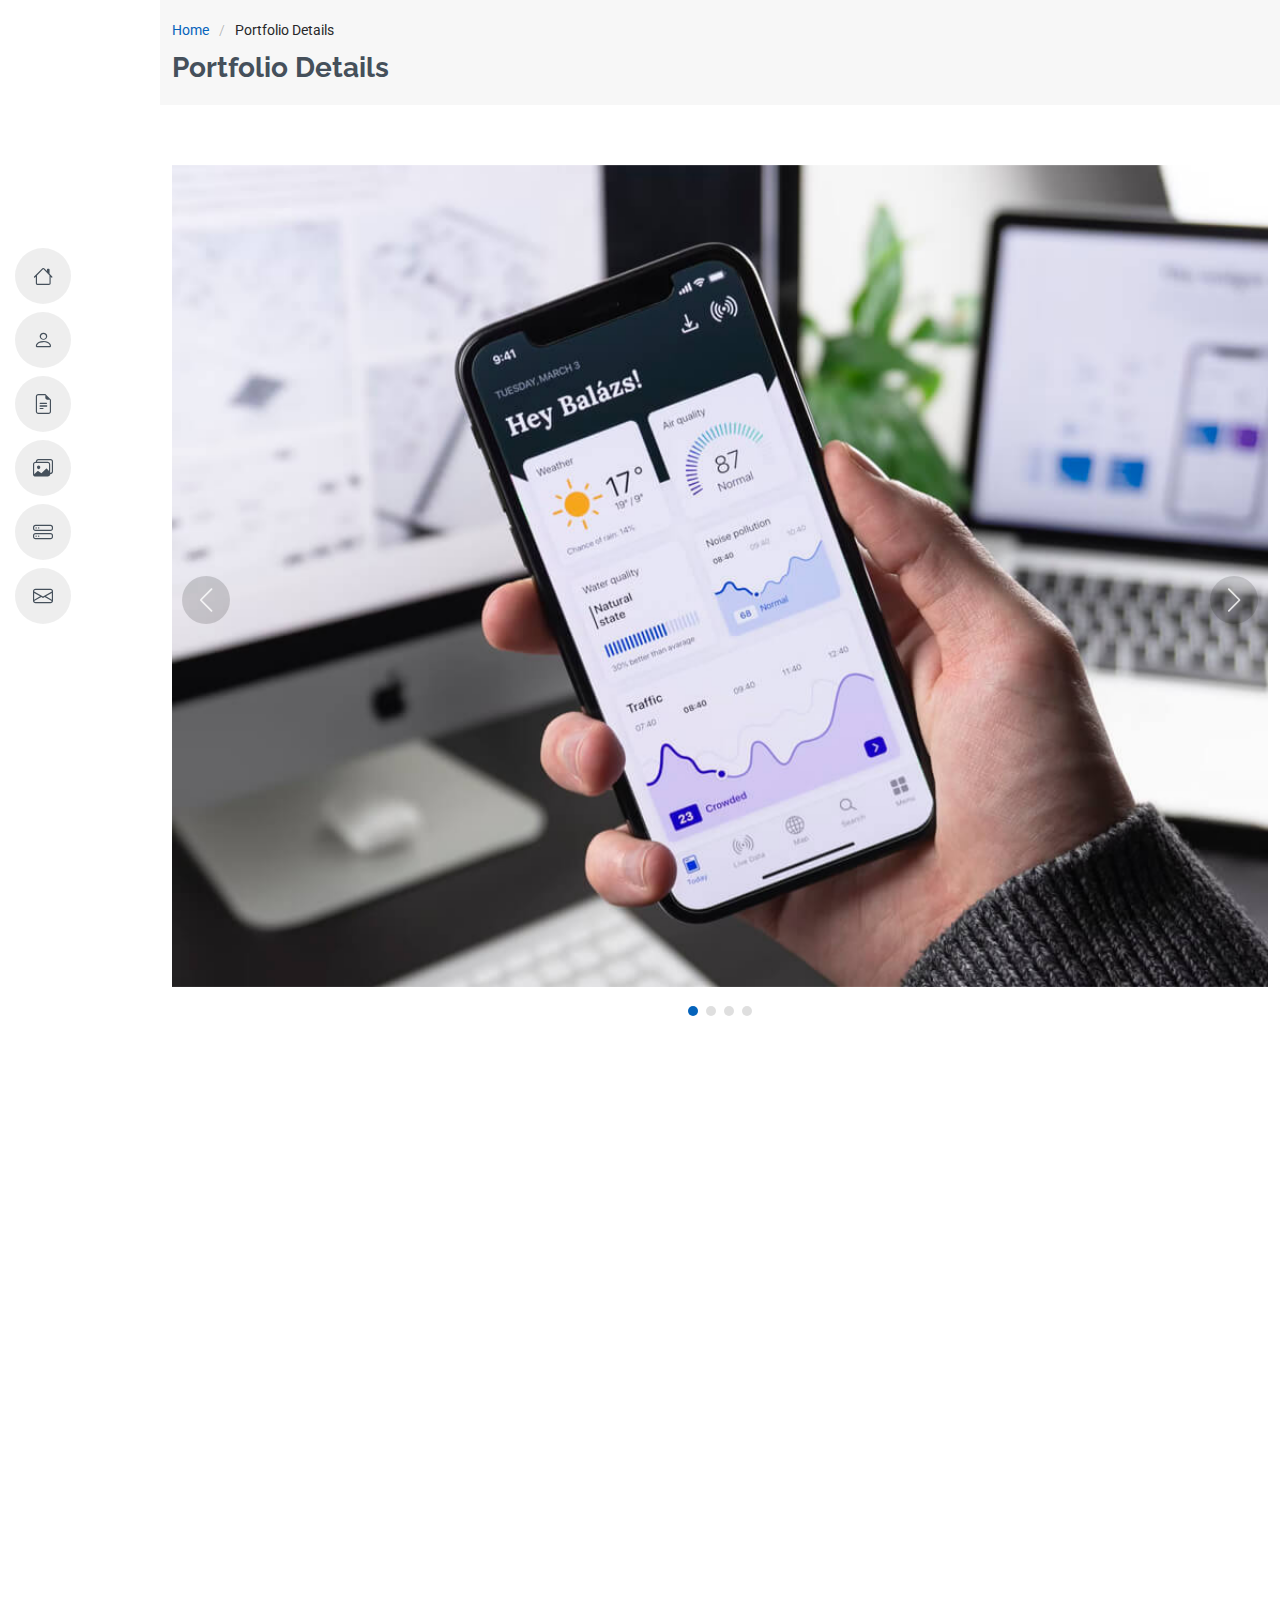
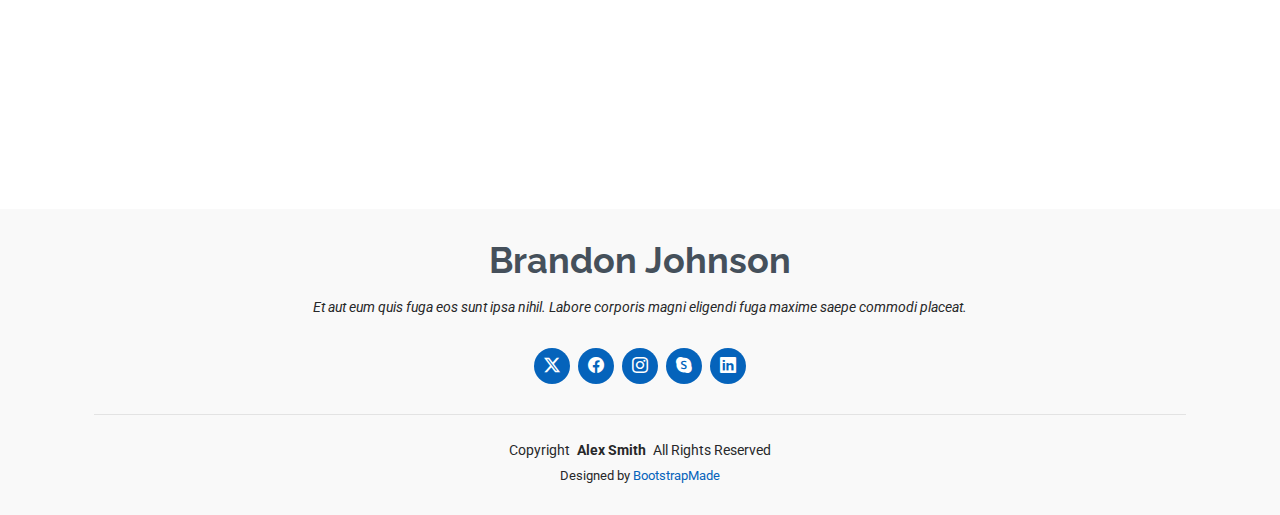
==== aufa/portfolio-details.html @ 6074c6b5 "first commit" ====
<!DOCTYPE html>
<html lang="en">

<head>
  <meta charset="utf-8">
  <meta content="width=device-width, initial-scale=1.0" name="viewport">
  <title>Portfolio Details - MyResume Bootstrap Template</title>
  <meta content="" name="description">
  <meta content="" name="keywords">

  <!-- Favicons -->
  <link href="assets/img/favicon.png" rel="icon">
  <link href="assets/img/apple-touch-icon.png" rel="apple-touch-icon">

  <!-- Fonts -->
  <link href="https://fonts.googleapis.com" rel="preconnect">
  <link href="https://fonts.gstatic.com" rel="preconnect" crossorigin>
  <link href="https://fonts.googleapis.com/css2?family=Roboto:ital,wght@0,100;0,300;0,400;0,500;0,700;0,900;1,100;1,300;1,400;1,500;1,700;1,900&family=Poppins:ital,wght@0,100;0,200;0,300;0,400;0,500;0,600;0,700;0,800;0,900;1,100;1,200;1,300;1,400;1,500;1,600;1,700;1,800;1,900&family=Raleway:ital,wght@0,100;0,200;0,300;0,400;0,500;0,600;0,700;0,800;0,900;1,100;1,200;1,300;1,400;1,500;1,600;1,700;1,800;1,900&display=swap" rel="stylesheet">

  <!-- Vendor CSS Files -->
  <link href="assets/vendor/bootstrap/css/bootstrap.min.css" rel="stylesheet">
  <link href="assets/vendor/bootstrap-icons/bootstrap-icons.css" rel="stylesheet">
  <link href="assets/vendor/aos/aos.css" rel="stylesheet">
  <link href="assets/vendor/glightbox/css/glightbox.min.css" rel="stylesheet">
  <link href="assets/vendor/swiper/swiper-bundle.min.css" rel="stylesheet">

  <!-- Main CSS File -->
  <link href="assets/css/main.css" rel="stylesheet">

  <!-- =======================================================
  * Template Name: MyResume
  * Template URL: https://bootstrapmade.com/free-html-bootstrap-template-my-resume/
  * Updated: Jun 29 2024 with Bootstrap v5.3.3
  * Author: BootstrapMade.com
  * License: https://bootstrapmade.com/license/
  ======================================================== -->
</head>

<body class="portfolio-details-page">

  <header id="header" class="header d-flex flex-column justify-content-center">

    <i class="header-toggle d-xl-none bi bi-list"></i>

    <nav id="navmenu" class="navmenu">
      <ul>
        <li><a href="#hero"><i class="bi bi-house navicon"></i><span>Home</span></a></li>
        <li><a href="#about"><i class="bi bi-person navicon"></i><span>About</span></a></li>
        <li><a href="#resume"><i class="bi bi-file-earmark-text navicon"></i><span>Resume</span></a></li>
        <li><a href="#portfolio"><i class="bi bi-images navicon"></i><span>Portfolio</span></a></li>
        <li><a href="#services"><i class="bi bi-hdd-stack navicon"></i><span>Services</span></a></li>
        <li><a href="#contact"><i class="bi bi-envelope navicon"></i><span>Contact</span></a></li>
      </ul>
    </nav>

  </header>

  <main class="main">

    <!-- Page Title -->
    <div class="page-title" data-aos="fade">
      <div class="container">
        <nav class="breadcrumbs">
          <ol>
            <li><a href="index.html">Home</a></li>
            <li class="current">Portfolio Details</li>
          </ol>
        </nav>
        <h1>Portfolio Details</h1>
      </div>
    </div><!-- End Page Title -->

    <!-- Portfolio Details Section -->
    <section id="portfolio-details" class="portfolio-details section">

      <div class="container" data-aos="fade-up">

        <div class="portfolio-details-slider swiper init-swiper">
          <script type="application/json" class="swiper-config">
            {
              "loop": true,
              "speed": 600,
              "autoplay": {
                "delay": 5000
              },
              "slidesPerView": "auto",
              "navigation": {
                "nextEl": ".swiper-button-next",
                "prevEl": ".swiper-button-prev"
              },
              "pagination": {
                "el": ".swiper-pagination",
                "type": "bullets",
                "clickable": true
              }
            }
          </script>
          <div class="swiper-wrapper align-items-center">

            <div class="swiper-slide">
              <img src="assets/img/portfolio/app-1.jpg" alt="">
            </div>

            <div class="swiper-slide">
              <img src="assets/img/portfolio/product-1.jpg" alt="">
            </div>

            <div class="swiper-slide">
              <img src="assets/img/portfolio/branding-1.jpg" alt="">
            </div>

            <div class="swiper-slide">
              <img src="assets/img/portfolio/books-1.jpg" alt="">
            </div>

          </div>
          <div class="swiper-button-prev"></div>
          <div class="swiper-button-next"></div>
          <div class="swiper-pagination"></div>
        </div>

        <div class="row justify-content-between gy-4 mt-4">

          <div class="col-lg-8" data-aos="fade-up">
            <div class="portfolio-description">
              <h2>This is an example of portfolio details</h2>
              <p>
                Autem ipsum nam porro corporis rerum. Quis eos dolorem eos itaque inventore commodi labore quia quia. Exercitationem repudiandae officiis neque suscipit non officia eaque itaque enim. Voluptatem officia accusantium nesciunt est omnis tempora consectetur dignissimos. Sequi nulla at esse enim cum deserunt eius.
              </p>
              <p>
                Amet consequatur qui dolore veniam voluptatem voluptatem sit. Non aspernatur atque natus ut cum nam et. Praesentium error dolores rerum minus sequi quia veritatis eum. Eos et doloribus doloremque nesciunt molestiae laboriosam.
              </p>

              <div class="testimonial-item">
                <p>
                  <i class="bi bi-quote quote-icon-left"></i>
                  <span>Export tempor illum tamen malis malis eram quae irure esse labore quem cillum quid cillum eram malis quorum velit fore eram velit sunt aliqua noster fugiat irure amet legam anim culpa.</span>
                  <i class="bi bi-quote quote-icon-right"></i>
                </p>
                <div>
                  <img src="assets/img/testimonials/testimonials-2.jpg" class="testimonial-img" alt="">
                  <h3>Sara Wilsson</h3>
                  <h4>Designer</h4>
                </div>
              </div>

              <p>
                Impedit ipsum quae et aliquid doloribus et voluptatem quasi. Perspiciatis occaecati earum et magnam animi. Quibusdam non qui ea vitae suscipit vitae sunt. Repudiandae incidunt cumque minus deserunt assumenda tempore. Delectus voluptas necessitatibus est.
              </p>

              <p>
                Sunt voluptatum sapiente facilis quo odio aut ipsum repellat debitis. Molestiae et autem libero. Explicabo et quod necessitatibus similique quis dolor eum. Numquam eaque praesentium rem et qui nesciunt.
              </p>

            </div>
          </div>

          <div class="col-lg-3" data-aos="fade-up" data-aos-delay="100">
            <div class="portfolio-info">
              <h3>Project information</h3>
              <ul>
                <li><strong>Category</strong> Web design</li>
                <li><strong>Client</strong> ASU Company</li>
                <li><strong>Project date</strong> 01 March, 2020</li>
                <li><strong>Project URL</strong> <a href="#">www.example.com</a></li>
                <li><a href="#" class="btn-visit align-self-start">Visit Website</a></li>
              </ul>
            </div>
          </div>

        </div>

      </div>

    </section><!-- /Portfolio Details Section -->

  </main>

  <footer id="footer" class="footer position-relative light-background">
    <div class="container">
      <h3 class="sitename">Brandon Johnson</h3>
      <p>Et aut eum quis fuga eos sunt ipsa nihil. Labore corporis magni eligendi fuga maxime saepe commodi placeat.</p>
      <div class="social-links d-flex justify-content-center">
        <a href=""><i class="bi bi-twitter-x"></i></a>
        <a href=""><i class="bi bi-facebook"></i></a>
        <a href=""><i class="bi bi-instagram"></i></a>
        <a href=""><i class="bi bi-skype"></i></a>
        <a href=""><i class="bi bi-linkedin"></i></a>
      </div>
      <div class="container">
        <div class="copyright">
          <span>Copyright</span> <strong class="px-1 sitename">Alex Smith</strong> <span>All Rights Reserved</span>
        </div>
        <div class="credits">
          <!-- All the links in the footer should remain intact. -->
          <!-- You can delete the links only if you've purchased the pro version. -->
          <!-- Licensing information: https://bootstrapmade.com/license/ -->
          <!-- Purchase the pro version with working PHP/AJAX contact form: [buy-url] -->
          Designed by <a href="https://bootstrapmade.com/">BootstrapMade</a>
        </div>
      </div>
    </div>
  </footer>

  <!-- Scroll Top -->
  <a href="#" id="scroll-top" class="scroll-top d-flex align-items-center justify-content-center"><i class="bi bi-arrow-up-short"></i></a>

  <!-- Preloader -->
  <div id="preloader"></div>

  <!-- Vendor JS Files -->
  <script src="assets/vendor/bootstrap/js/bootstrap.bundle.min.js"></script>
  <script src="assets/vendor/php-email-form/validate.js"></script>
  <script src="assets/vendor/aos/aos.js"></script>
  <script src="assets/vendor/typed.js/typed.umd.js"></script>
  <script src="assets/vendor/purecounter/purecounter_vanilla.js"></script>
  <script src="assets/vendor/waypoints/noframework.waypoints.js"></script>
  <script src="assets/vendor/glightbox/js/glightbox.min.js"></script>
  <script src="assets/vendor/imagesloaded/imagesloaded.pkgd.min.js"></script>
  <script src="assets/vendor/isotope-layout/isotope.pkgd.min.js"></script>
  <script src="assets/vendor/swiper/swiper-bundle.min.js"></script>

  <!-- Main JS File -->
  <script src="assets/js/main.js"></script>

</body>

</html>
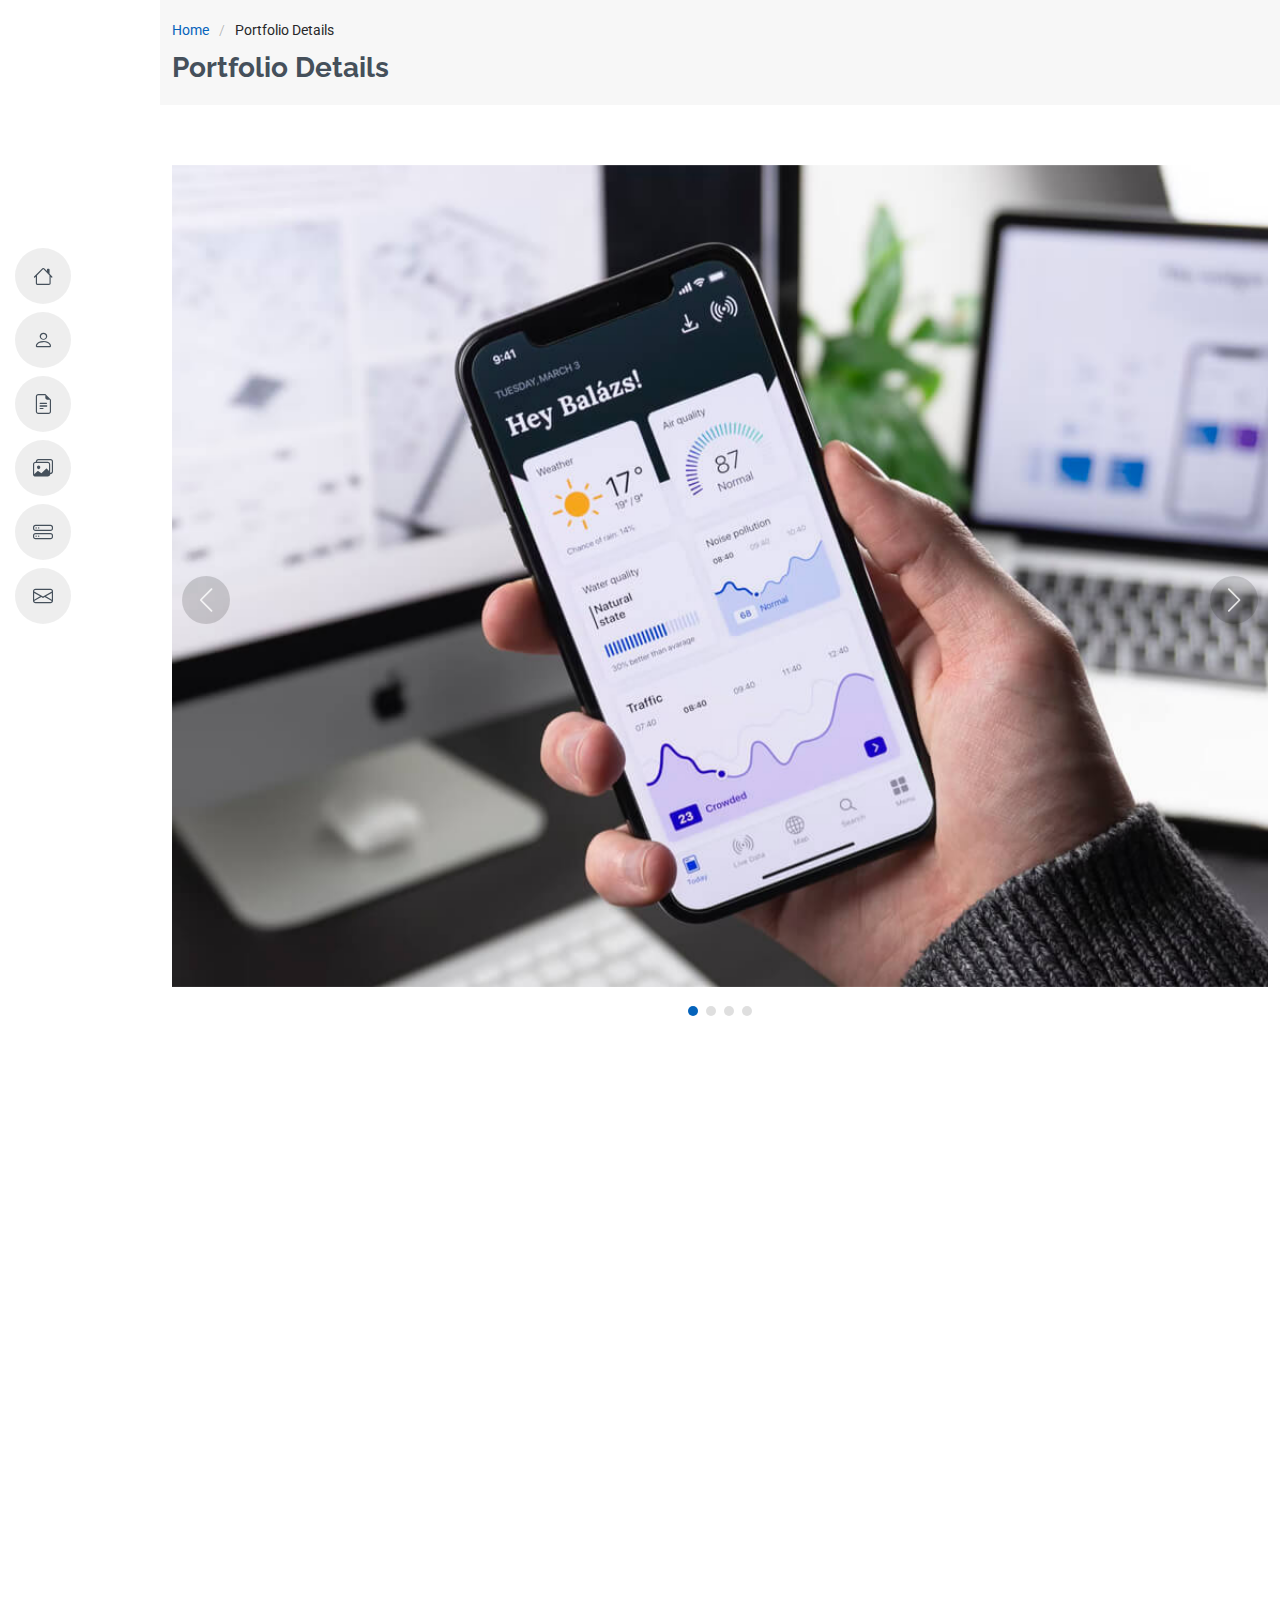
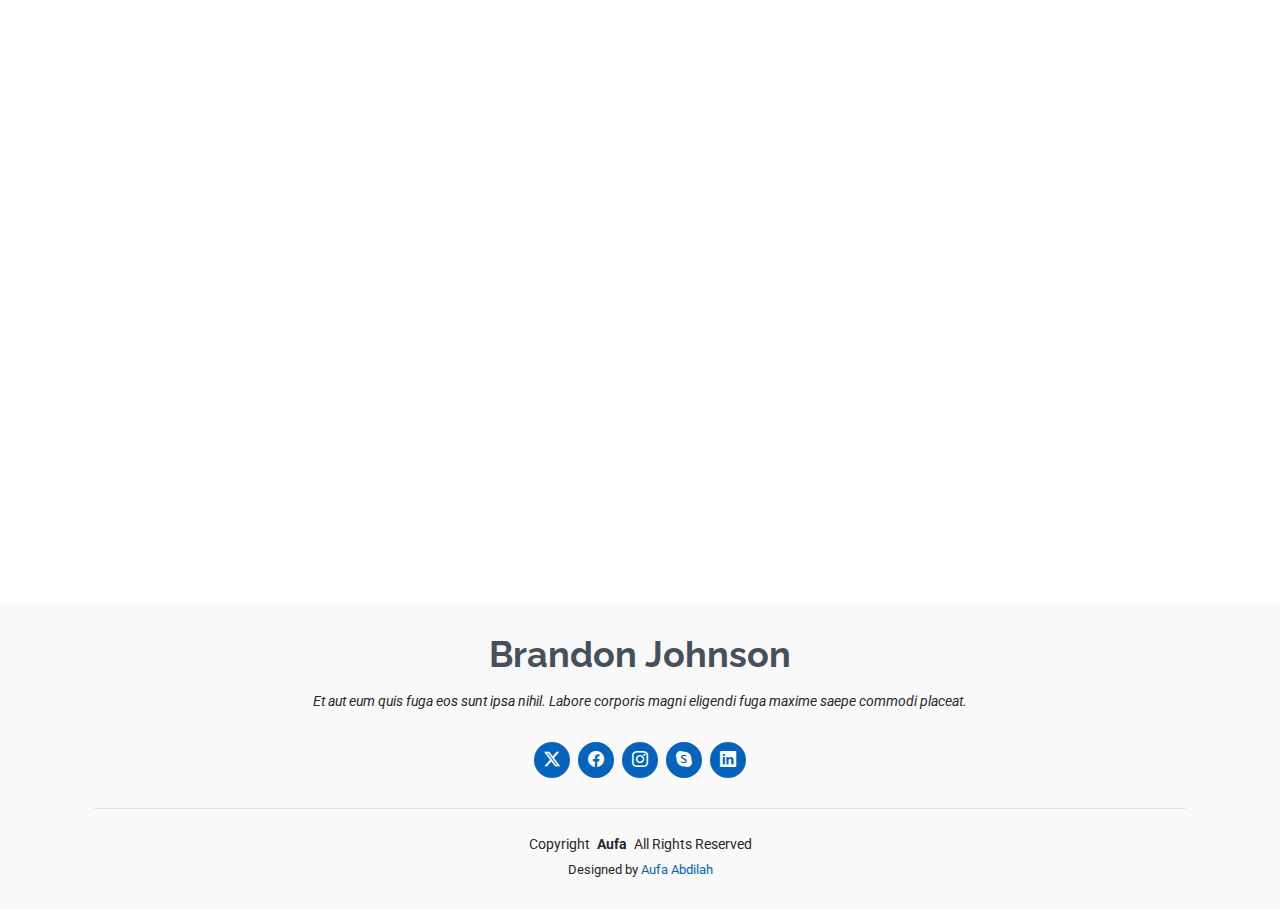
==== commit 2bdaa77b: "test" ====
--- a/aufa/portfolio-details.html
+++ b/aufa/portfolio-details.html
@@ -154,7 +154,7 @@
 
             </div>
           </div>
-
+          <form action="https://formspree.io/f/mjkbznez" method="post">
           <div class="col-lg-3" data-aos="fade-up" data-aos-delay="100">
             <div class="portfolio-info">
               <h3>Project information</h3>
@@ -189,14 +189,14 @@
       </div>
       <div class="container">
         <div class="copyright">
-          <span>Copyright</span> <strong class="px-1 sitename">Alex Smith</strong> <span>All Rights Reserved</span>
+          <span>Copyright</span> <strong class="px-1 sitename">Aufa</strong> <span>All Rights Reserved</span>
         </div>
         <div class="credits">
           <!-- All the links in the footer should remain intact. -->
           <!-- You can delete the links only if you've purchased the pro version. -->
           <!-- Licensing information: https://bootstrapmade.com/license/ -->
           <!-- Purchase the pro version with working PHP/AJAX contact form: [buy-url] -->
-          Designed by <a href="https://bootstrapmade.com/">BootstrapMade</a>
+          Designed by <a href="https://bootstrapmade.com/">Aufa Abdilah</a>
         </div>
       </div>
     </div>
